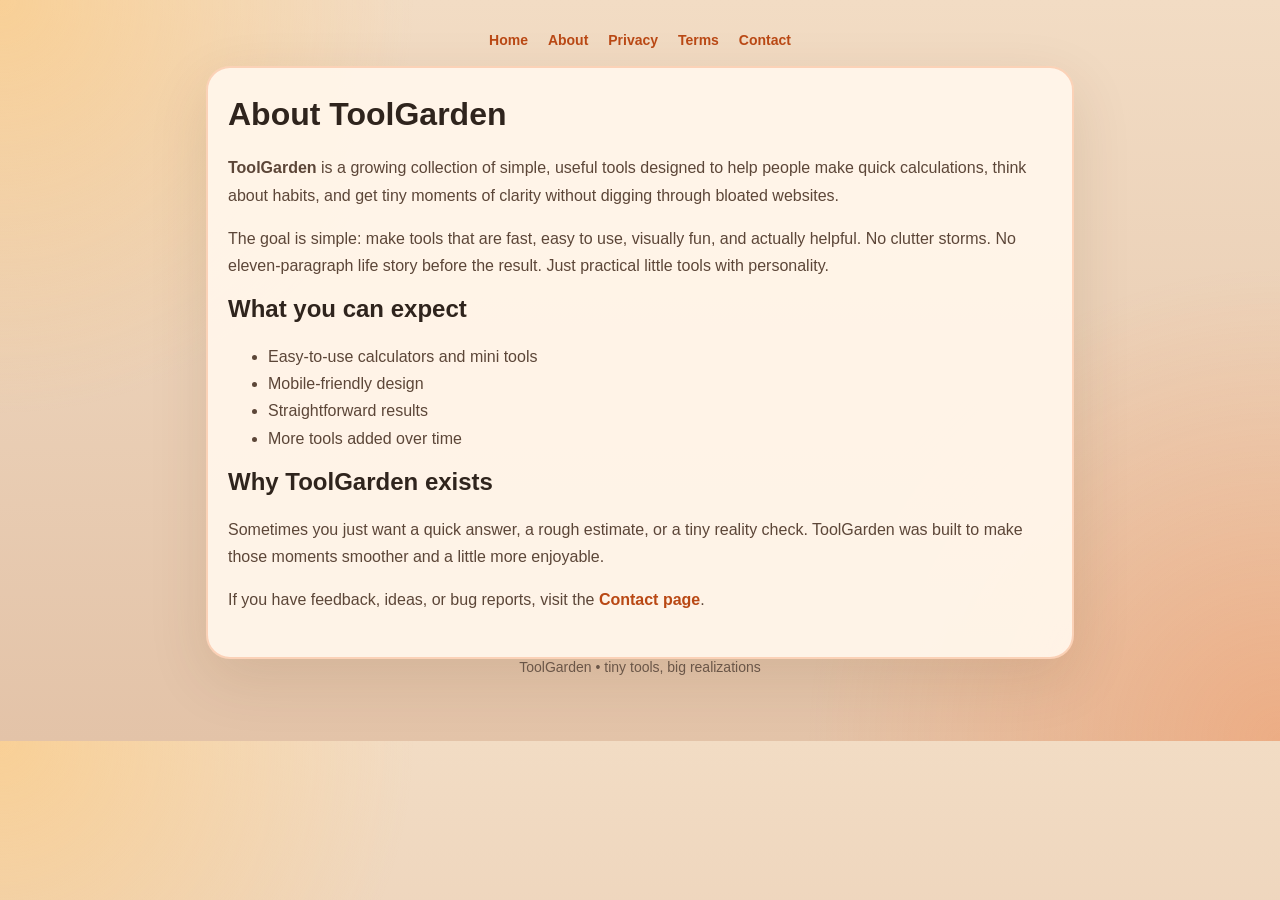
==== about.html @ 62edcd45 "Create about.html" ====
<!DOCTYPE html>
<html lang="en">
<head>
  <meta charset="UTF-8" />
  <meta name="viewport" content="width=device-width, initial-scale=1.0"/>
  <title>About | ToolGarden</title>
  <meta name="description" content="Learn more about ToolGarden and the simple tools built to make everyday decisions easier." />
  <style>
    * { box-sizing: border-box; }
    body {
      margin: 0;
      font-family: Arial, sans-serif;
      color: #2f241d;
      background:
        radial-gradient(circle at top left, rgba(255, 197, 109, 0.52), transparent 28%),
        radial-gradient(circle at bottom right, rgba(255, 130, 64, 0.34), transparent 32%),
        linear-gradient(180deg, #f2dcc4 0%, #e3c3a8 100%);
    }
    .wrap {
      max-width: 900px;
      margin: 0 auto;
      padding: 32px 16px 48px;
    }
    .card {
      background: rgba(255, 245, 234, 0.96);
      border: 2px solid rgba(234, 88, 12, 0.22);
      border-radius: 24px;
      padding: 28px 20px;
      box-shadow: 0 20px 60px rgba(83, 49, 18, 0.12);
    }
    h1, h2 {
      color: #2f241d;
      margin-top: 0;
    }
    p, li {
      line-height: 1.7;
      color: #5c4638;
    }
    a {
      color: #b94814;
      text-decoration: none;
      font-weight: 700;
    }
    a:hover { text-decoration: underline; }
    .topnav, .footer {
      text-align: center;
      margin-bottom: 18px;
      color: #6a5648;
      font-size: 14px;
    }
    .topnav a, .footer a { margin: 0 8px; }
  </style>
</head>
<body>
  <div class="wrap">
    <div class="topnav">
      <a href="index.html">Home</a>
      <a href="about.html">About</a>
      <a href="privacy.html">Privacy</a>
      <a href="terms.html">Terms</a>
      <a href="contact.html">Contact</a>
    </div>

    <div class="card">
      <h1>About ToolGarden</h1>
      <p><strong>ToolGarden</strong> is a growing collection of simple, useful tools designed to help people make quick calculations, think about habits, and get tiny moments of clarity without digging through bloated websites.</p>

      <p>The goal is simple: make tools that are fast, easy to use, visually fun, and actually helpful. No clutter storms. No eleven-paragraph life story before the result. Just practical little tools with personality.</p>

      <h2>What you can expect</h2>
      <ul>
        <li>Easy-to-use calculators and mini tools</li>
        <li>Mobile-friendly design</li>
        <li>Straightforward results</li>
        <li>More tools added over time</li>
      </ul>

      <h2>Why ToolGarden exists</h2>
      <p>Sometimes you just want a quick answer, a rough estimate, or a tiny reality check. ToolGarden was built to make those moments smoother and a little more enjoyable.</p>

      <p>If you have feedback, ideas, or bug reports, visit the <a href="contact.html">Contact page</a>.</p>
    </div>

    <div class="footer">
      ToolGarden • tiny tools, big realizations
    </div>
  </div>
</body>
</html>
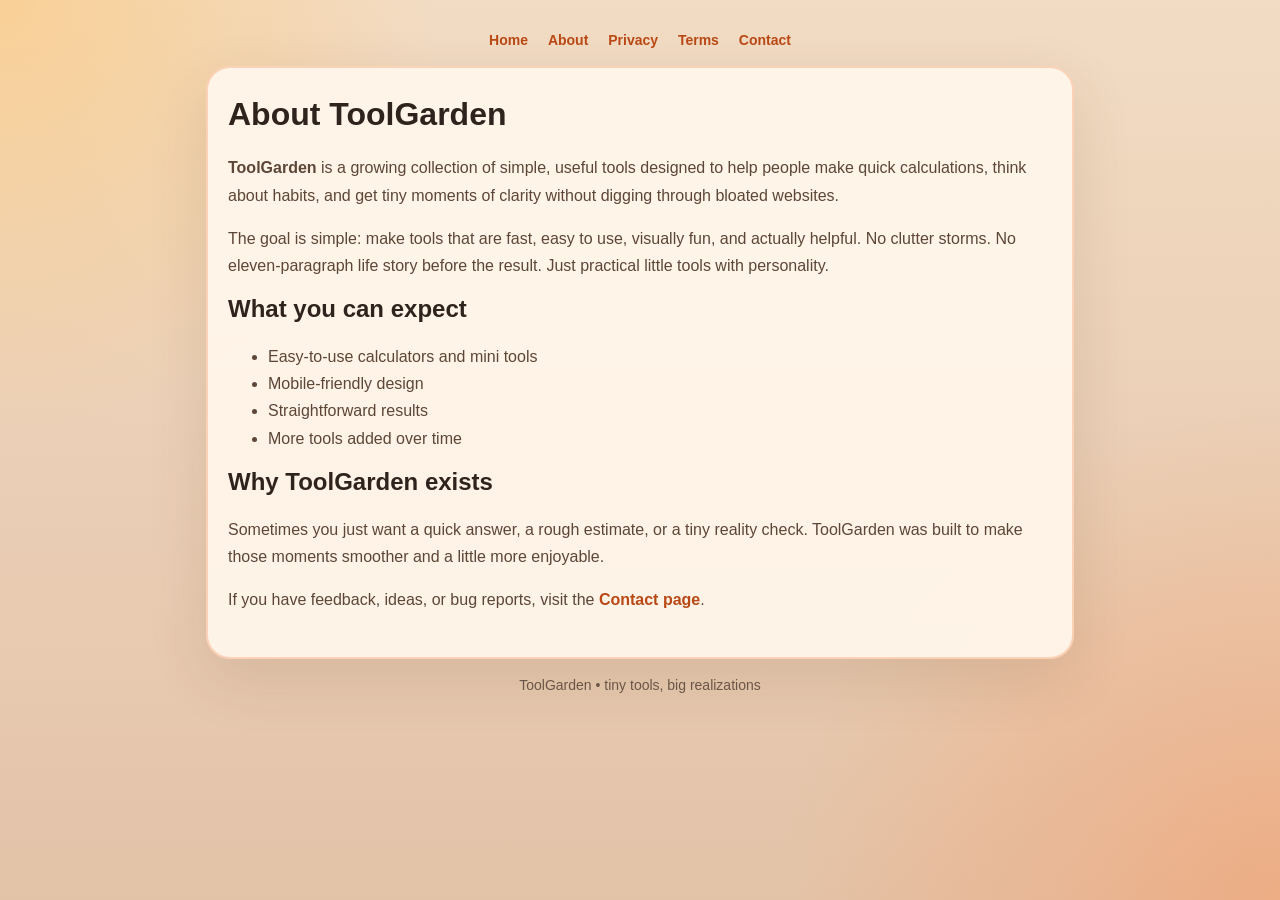
==== commit 9cfc3eef: "Update about.html" ====
--- a/about.html
+++ b/about.html
@@ -7,20 +7,31 @@
   <meta name="description" content="Learn more about ToolGarden and the simple tools built to make everyday decisions easier." />
   <style>
     * { box-sizing: border-box; }
+
+    html,
     body {
       margin: 0;
+      min-height: 100%;
+    }
+
+    body {
+      min-height: 100vh;
       font-family: Arial, sans-serif;
       color: #2f241d;
       background:
         radial-gradient(circle at top left, rgba(255, 197, 109, 0.52), transparent 28%),
         radial-gradient(circle at bottom right, rgba(255, 130, 64, 0.34), transparent 32%),
         linear-gradient(180deg, #f2dcc4 0%, #e3c3a8 100%);
+      background-repeat: no-repeat;
+      background-size: cover;
     }
+
     .wrap {
       max-width: 900px;
       margin: 0 auto;
       padding: 32px 16px 48px;
     }
+
     .card {
       background: rgba(255, 245, 234, 0.96);
       border: 2px solid rgba(234, 88, 12, 0.22);
@@ -28,27 +39,46 @@
       padding: 28px 20px;
       box-shadow: 0 20px 60px rgba(83, 49, 18, 0.12);
     }
+
     h1, h2 {
       color: #2f241d;
       margin-top: 0;
     }
+
     p, li {
       line-height: 1.7;
       color: #5c4638;
     }
+
     a {
       color: #b94814;
       text-decoration: none;
       font-weight: 700;
     }
-    a:hover { text-decoration: underline; }
-    .topnav, .footer {
+
+    a:hover {
+      text-decoration: underline;
+    }
+
+    .topnav,
+    .footer {
       text-align: center;
-      margin-bottom: 18px;
       color: #6a5648;
       font-size: 14px;
     }
-    .topnav a, .footer a { margin: 0 8px; }
+
+    .topnav {
+      margin-bottom: 18px;
+    }
+
+    .topnav a,
+    .footer a {
+      margin: 0 8px;
+    }
+
+    .footer {
+      margin-top: 18px;
+    }
   </style>
 </head>
 <body>
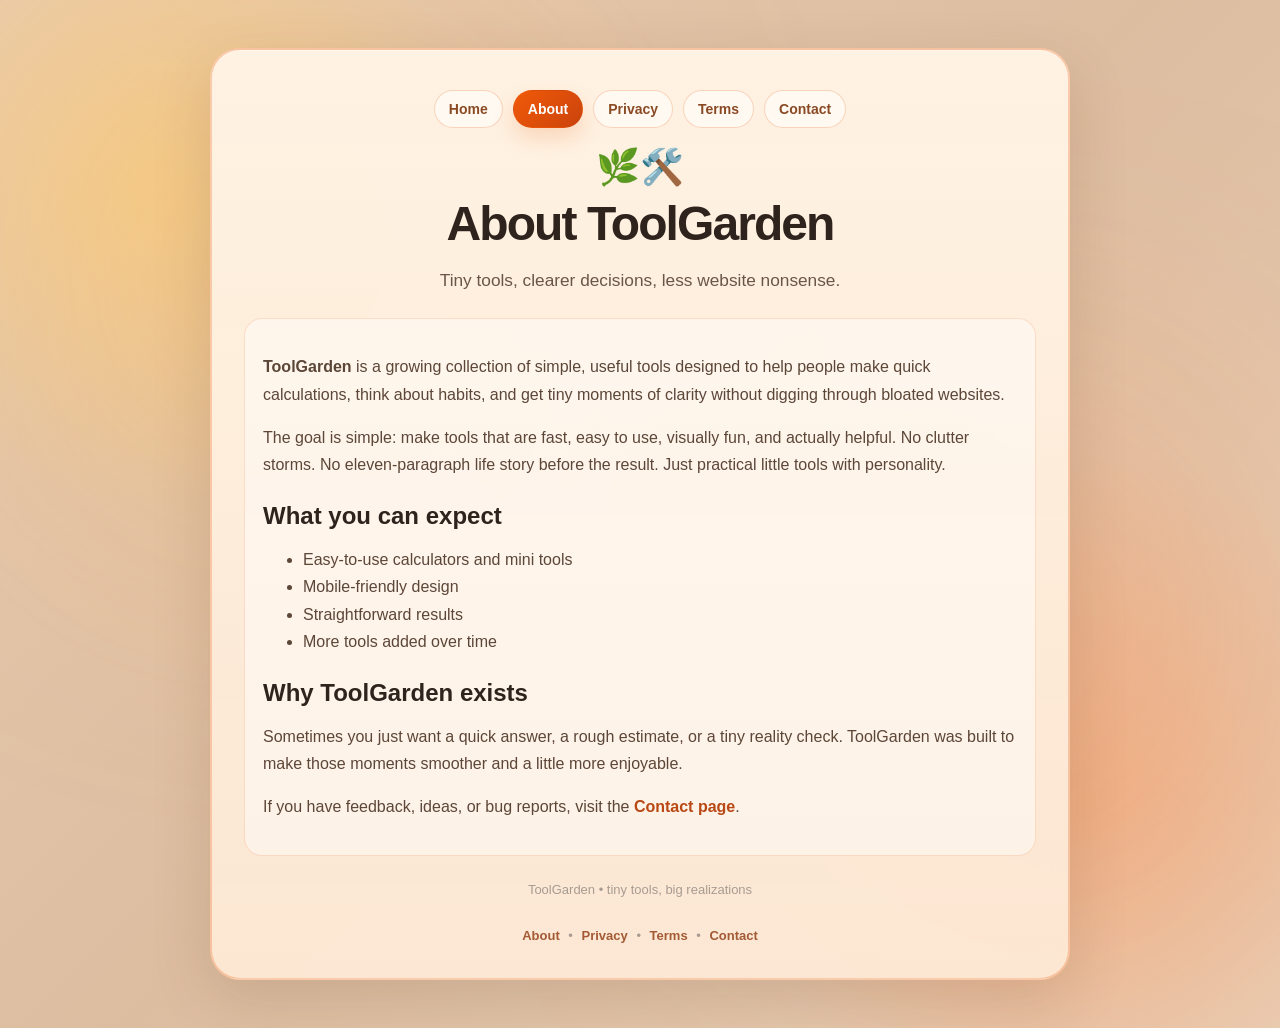
==== commit 93074436: "Update about.html" ====
--- a/about.html
+++ b/about.html
@@ -5,114 +5,68 @@
   <meta name="viewport" content="width=device-width, initial-scale=1.0"/>
   <title>About | ToolGarden</title>
   <meta name="description" content="Learn more about ToolGarden and the simple tools built to make everyday decisions easier." />
-  <style>
-    * { box-sizing: border-box; }
-
-    html,
-    body {
-      margin: 0;
-      min-height: 100%;
-    }
-
-    body {
-      min-height: 100vh;
-      font-family: Arial, sans-serif;
-      color: #2f241d;
-      background:
-        radial-gradient(circle at top left, rgba(255, 197, 109, 0.52), transparent 28%),
-        radial-gradient(circle at bottom right, rgba(255, 130, 64, 0.34), transparent 32%),
-        linear-gradient(180deg, #f2dcc4 0%, #e3c3a8 100%);
-      background-repeat: no-repeat;
-      background-size: cover;
-    }
-
-    .wrap {
-      max-width: 900px;
-      margin: 0 auto;
-      padding: 32px 16px 48px;
-    }
-
-    .card {
-      background: rgba(255, 245, 234, 0.96);
-      border: 2px solid rgba(234, 88, 12, 0.22);
-      border-radius: 24px;
-      padding: 28px 20px;
-      box-shadow: 0 20px 60px rgba(83, 49, 18, 0.12);
-    }
-
-    h1, h2 {
-      color: #2f241d;
-      margin-top: 0;
-    }
-
-    p, li {
-      line-height: 1.7;
-      color: #5c4638;
-    }
-
-    a {
-      color: #b94814;
-      text-decoration: none;
-      font-weight: 700;
-    }
-
-    a:hover {
-      text-decoration: underline;
-    }
-
-    .topnav,
-    .footer {
-      text-align: center;
-      color: #6a5648;
-      font-size: 14px;
-    }
-
-    .topnav {
-      margin-bottom: 18px;
-    }
-
-    .topnav a,
-    .footer a {
-      margin: 0 8px;
-    }
-
-    .footer {
-      margin-top: 18px;
-    }
-  </style>
+  <link rel="stylesheet" href="legal.css" />
 </head>
 <body>
-  <div class="wrap">
-    <div class="topnav">
-      <a href="index.html">Home</a>
-      <a href="about.html">About</a>
-      <a href="privacy.html">Privacy</a>
-      <a href="terms.html">Terms</a>
-      <a href="contact.html">Contact</a>
-    </div>
+  <div class="background">
+    <span>🌿</span>
+    <span>🧠</span>
+    <span>🛠️</span>
+    <span>✨</span>
+    <span>📊</span>
+    <span>🍃</span>
+    <span>💡</span>
+    <span>🪴</span>
+    <span>📎</span>
+    <span>🌱</span>
+    <span>🧩</span>
+  </div>
 
+  <div class="glow"></div>
+  <div class="glow2"></div>
+
+  <div class="page-wrap">
     <div class="card">
+      <div class="topnav">
+        <a href="index.html">Home</a>
+        <a class="active" href="about.html">About</a>
+        <a href="privacy.html">Privacy</a>
+        <a href="terms.html">Terms</a>
+        <a href="contact.html">Contact</a>
+      </div>
+
+      <div class="top-emoji">🌿🛠️</div>
       <h1>About ToolGarden</h1>
-      <p><strong>ToolGarden</strong> is a growing collection of simple, useful tools designed to help people make quick calculations, think about habits, and get tiny moments of clarity without digging through bloated websites.</p>
+      <p class="intro">
+        Tiny tools, clearer decisions, less website nonsense.
+      </p>
 
-      <p>The goal is simple: make tools that are fast, easy to use, visually fun, and actually helpful. No clutter storms. No eleven-paragraph life story before the result. Just practical little tools with personality.</p>
+      <div class="content-box">
+        <p><strong>ToolGarden</strong> is a growing collection of simple, useful tools designed to help people make quick calculations, think about habits, and get tiny moments of clarity without digging through bloated websites.</p>
 
-      <h2>What you can expect</h2>
-      <ul>
-        <li>Easy-to-use calculators and mini tools</li>
-        <li>Mobile-friendly design</li>
-        <li>Straightforward results</li>
-        <li>More tools added over time</li>
-      </ul>
+        <p>The goal is simple: make tools that are fast, easy to use, visually fun, and actually helpful. No clutter storms. No eleven-paragraph life story before the result. Just practical little tools with personality.</p>
 
-      <h2>Why ToolGarden exists</h2>
-      <p>Sometimes you just want a quick answer, a rough estimate, or a tiny reality check. ToolGarden was built to make those moments smoother and a little more enjoyable.</p>
+        <h2>What you can expect</h2>
+        <ul>
+          <li>Easy-to-use calculators and mini tools</li>
+          <li>Mobile-friendly design</li>
+          <li>Straightforward results</li>
+          <li>More tools added over time</li>
+        </ul>
 
-      <p>If you have feedback, ideas, or bug reports, visit the <a href="contact.html">Contact page</a>.</p>
-    </div>
+        <h2>Why ToolGarden exists</h2>
+        <p>Sometimes you just want a quick answer, a rough estimate, or a tiny reality check. ToolGarden was built to make those moments smoother and a little more enjoyable.</p>
 
-    <div class="footer">
-      ToolGarden • tiny tools, big realizations
+        <p>If you have feedback, ideas, or bug reports, visit the <a href="contact.html">Contact page</a>.</p>
+      </div>
+
+      <div class="footer">
+        ToolGarden • tiny tools, big realizations<br><br>
+        <a href="about.html">About</a> •
+        <a href="privacy.html">Privacy</a> •
+        <a href="terms.html">Terms</a> •
+        <a href="contact.html">Contact</a>
+      </div>
     </div>
   </div>
 </body>
--- a/legal.css
+++ b/legal.css
@@ -0,0 +1,334 @@
+* {
+  box-sizing: border-box;
+}
+
+html,
+body {
+  margin: 0;
+  min-height: 100%;
+}
+
+body {
+  min-height: 100vh;
+  font-family: Arial, sans-serif;
+  color: #2f241d;
+  overflow-x: hidden;
+  position: relative;
+  background:
+    radial-gradient(circle at top left, rgba(255, 197, 109, 0.52), transparent 28%),
+    radial-gradient(circle at bottom right, rgba(255, 130, 64, 0.34), transparent 32%),
+    linear-gradient(180deg, #f2dcc4 0%, #e3c3a8 100%);
+  background-repeat: no-repeat;
+  background-size: cover;
+}
+
+.page-wrap {
+  min-height: 100vh;
+  min-height: 100dvh;
+  display: flex;
+  align-items: center;
+  justify-content: center;
+  padding: 28px 16px;
+  position: relative;
+  z-index: 2;
+}
+
+.background {
+  position: fixed;
+  inset: 0;
+  pointer-events: none;
+  overflow: hidden;
+  z-index: 0;
+}
+
+.background span {
+  position: absolute;
+  bottom: -140px;
+  font-size: 2.4rem;
+  opacity: 0.28;
+  animation: floatUp linear infinite;
+  user-select: none;
+  text-shadow: 0 4px 18px rgba(255, 255, 255, 0.14);
+  will-change: transform, opacity;
+}
+
+.background span:nth-child(1)  { left: 4%;  animation-duration: 16s; animation-delay: 0s; }
+.background span:nth-child(2)  { left: 12%; animation-duration: 20s; animation-delay: 2.5s; }
+.background span:nth-child(3)  { left: 21%; animation-duration: 17s; animation-delay: 1.2s; }
+.background span:nth-child(4)  { left: 30%; animation-duration: 22s; animation-delay: 5s; }
+.background span:nth-child(5)  { left: 39%; animation-duration: 18s; animation-delay: 2s; }
+.background span:nth-child(6)  { left: 48%; animation-duration: 21s; animation-delay: 6s; }
+.background span:nth-child(7)  { left: 57%; animation-duration: 17s; animation-delay: 4s; }
+.background span:nth-child(8)  { left: 66%; animation-duration: 23s; animation-delay: 1.5s; }
+.background span:nth-child(9)  { left: 75%; animation-duration: 19s; animation-delay: 4.5s; }
+.background span:nth-child(10) { left: 84%; animation-duration: 24s; animation-delay: 2.5s; }
+.background span:nth-child(11) { left: 91%; animation-duration: 18s; animation-delay: 6.2s; }
+
+@keyframes floatUp {
+  0% {
+    transform: translateY(0) rotate(0deg) scale(0.96);
+    opacity: 0;
+  }
+  8% {
+    opacity: 0.28;
+  }
+  70% {
+    opacity: 0.28;
+  }
+  100% {
+    transform: translateY(-128vh) rotate(360deg) scale(1.08);
+    opacity: 0;
+  }
+}
+
+.glow,
+.glow2 {
+  position: fixed;
+  width: 380px;
+  height: 380px;
+  border-radius: 50%;
+  filter: blur(135px);
+  opacity: 0.34;
+  z-index: 0;
+  pointer-events: none;
+}
+
+.glow {
+  background: #ffb347;
+  top: 4%;
+  left: 4%;
+}
+
+.glow2 {
+  background: #ff8748;
+  bottom: 4%;
+  right: 4%;
+}
+
+.card {
+  width: 100%;
+  max-width: 860px;
+  background:
+    linear-gradient(180deg, rgba(255, 243, 228, 0.98) 0%, rgba(252, 232, 212, 0.96) 100%);
+  backdrop-filter: blur(12px);
+  -webkit-backdrop-filter: blur(12px);
+  border-radius: 26px;
+  padding: 28px 20px 24px;
+  box-shadow:
+    0 20px 60px rgba(83, 49, 18, 0.15),
+    inset 0 1px 0 rgba(255,255,255,0.34);
+  border: 2px solid rgba(234, 88, 12, 0.26);
+  position: relative;
+  z-index: 3;
+}
+
+.topnav {
+  display: flex;
+  justify-content: center;
+  gap: 10px;
+  flex-wrap: wrap;
+  margin-bottom: 18px;
+}
+
+.topnav a {
+  display: inline-block;
+  padding: 10px 14px;
+  border-radius: 999px;
+  border: 1px solid rgba(234, 88, 12, 0.24);
+  background: rgba(255,255,255,0.55);
+  color: #8a4a24;
+  font-size: 14px;
+  font-weight: 700;
+  text-decoration: none;
+  transition: transform 0.18s ease, background 0.18s ease, border-color 0.18s ease;
+}
+
+.topnav a:hover {
+  transform: translateY(-1px);
+  background: rgba(255,255,255,0.78);
+  border-color: rgba(234, 88, 12, 0.38);
+}
+
+.topnav a.active {
+  background: linear-gradient(135deg, #f15a08, #ca430d);
+  color: #fff;
+  border-color: transparent;
+  box-shadow: 0 10px 22px rgba(234, 88, 12, 0.18);
+}
+
+.top-emoji {
+  text-align: center;
+  font-size: 2rem;
+  margin-bottom: 8px;
+}
+
+h1 {
+  margin: 0 0 16px;
+  font-size: 2rem;
+  line-height: 1.1;
+  color: #2f241d;
+  text-align: center;
+}
+
+h2 {
+  color: #2f241d;
+  margin-top: 24px;
+  margin-bottom: 10px;
+  font-size: 1.5rem;
+}
+
+p,
+li {
+  line-height: 1.7;
+  color: #5c4638;
+  font-size: 15px;
+}
+
+a {
+  color: #b94814;
+  text-decoration: none;
+  font-weight: 700;
+}
+
+a:hover {
+  text-decoration: underline;
+}
+
+.intro {
+  text-align: center;
+  color: #6a5648;
+  margin: 0 auto 24px;
+  max-width: 660px;
+  font-size: 15px;
+  line-height: 1.6;
+}
+
+.content-box {
+  padding: 18px 18px;
+  border-radius: 18px;
+  background: rgba(255,255,255,0.44);
+  border: 1px solid rgba(234, 88, 12, 0.16);
+  margin-top: 16px;
+}
+
+.email-box {
+  margin-top: 18px;
+  padding: 16px;
+  border-radius: 16px;
+  background: #fff8f3;
+  border: 1px solid rgba(234, 88, 12, 0.2);
+}
+
+.footer {
+  margin-top: 22px;
+  font-size: 12px;
+  color: #a79b92;
+  line-height: 1.8;
+  text-align: center;
+}
+
+.footer a {
+  color: #a35a35;
+  text-decoration: none;
+  font-weight: 700;
+  margin: 0 5px;
+}
+
+.footer a:hover {
+  text-decoration: underline;
+}
+
+@media (max-width: 480px) {
+  .page-wrap {
+    padding: 16px 12px;
+  }
+
+  .card {
+    padding: 24px 16px 20px;
+    border-radius: 22px;
+  }
+
+  .topnav a {
+    font-size: 13px;
+    padding: 9px 12px;
+  }
+
+  .top-emoji {
+    font-size: 1.8rem;
+  }
+
+  h1 {
+    font-size: 1.8rem;
+  }
+
+  h2 {
+    font-size: 1.28rem;
+  }
+
+  .background span {
+    font-size: 2.2rem;
+    opacity: 0.32;
+  }
+
+  .glow,
+  .glow2 {
+    width: 250px;
+    height: 250px;
+    filter: blur(95px);
+    opacity: 0.3;
+  }
+}
+
+@media (min-width: 1024px) {
+  body {
+    background:
+      radial-gradient(circle at 12% 18%, rgba(255, 209, 122, 0.56), transparent 23%),
+      radial-gradient(circle at 85% 78%, rgba(255, 140, 74, 0.34), transparent 26%),
+      linear-gradient(135deg, #e8ccb1 0%, #ddbda0 50%, #e9cfb7 100%);
+  }
+
+  .page-wrap {
+    padding: 48px;
+  }
+
+  .card {
+    padding: 40px 32px 30px;
+    border-radius: 30px;
+  }
+
+  .top-emoji {
+    font-size: 2.2rem;
+    margin-bottom: 10px;
+  }
+
+  h1 {
+    font-size: 3rem;
+    letter-spacing: -0.04em;
+  }
+
+  .intro {
+    font-size: 1.08rem;
+  }
+
+  p,
+  li {
+    font-size: 1rem;
+  }
+
+  .footer {
+    font-size: 13px;
+  }
+
+  .background span {
+    font-size: 2.9rem;
+    opacity: 0.26;
+  }
+
+  .glow,
+  .glow2 {
+    width: 470px;
+    height: 470px;
+    filter: blur(150px);
+    opacity: 0.3;
+  }
+}
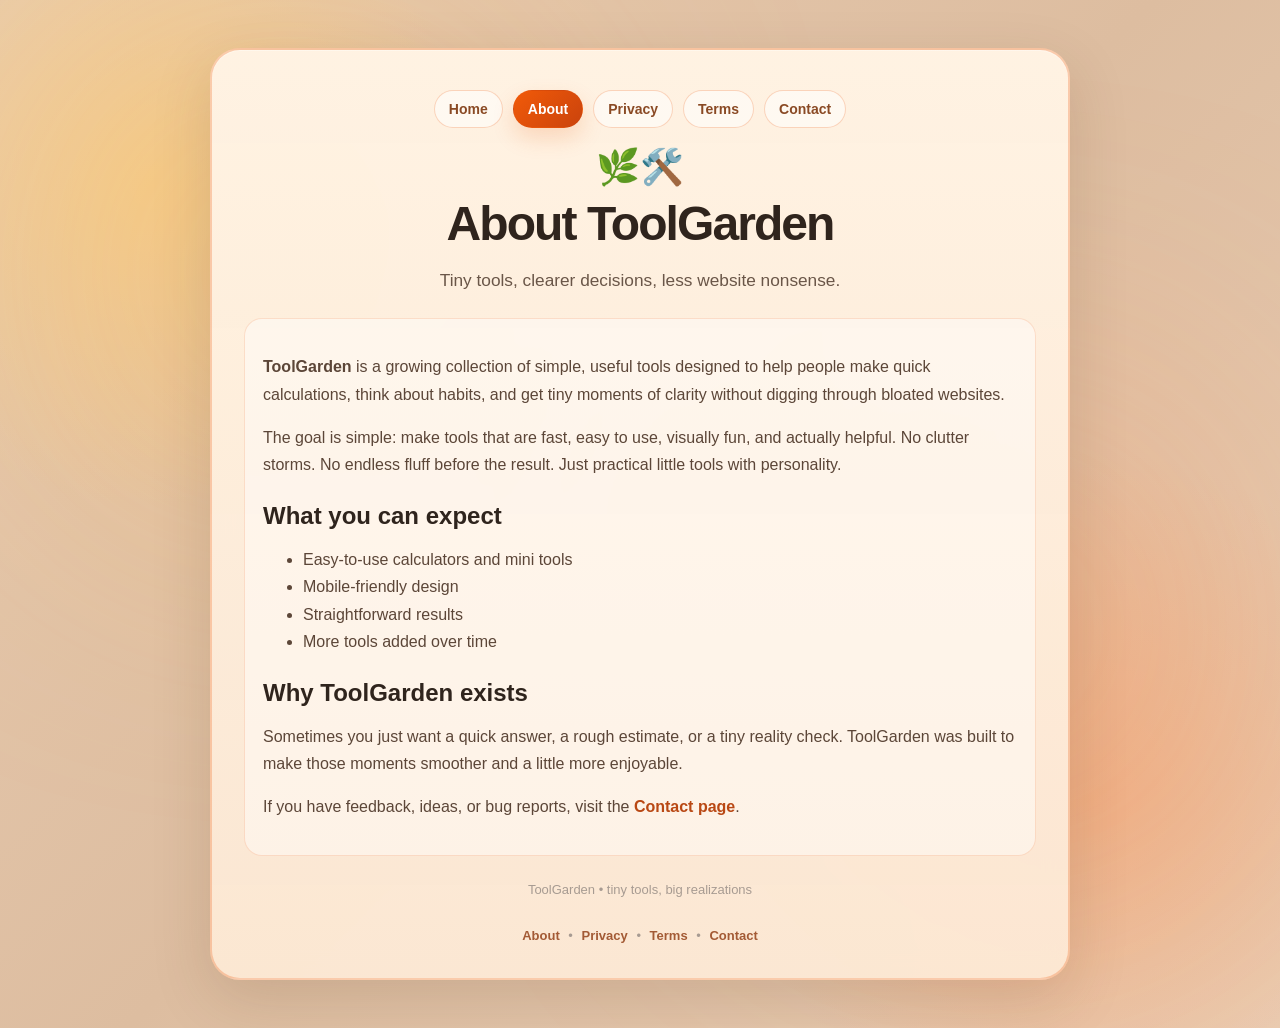
==== commit e4153a4d: "Update about.html Added google ad script code" ====
--- a/about.html
+++ b/about.html
@@ -6,6 +6,8 @@
   <title>About | ToolGarden</title>
   <meta name="description" content="Learn more about ToolGarden and the simple tools built to make everyday decisions easier." />
   <link rel="stylesheet" href="legal.css" />
+  <script async src="https://pagead2.googlesyndication.com/pagead/js/adsbygoogle.js?client=ca-pub-7330341187310766"
+     crossorigin="anonymous"></script>
 </head>
 <body>
   <div class="background">
@@ -44,7 +46,7 @@
       <div class="content-box">
         <p><strong>ToolGarden</strong> is a growing collection of simple, useful tools designed to help people make quick calculations, think about habits, and get tiny moments of clarity without digging through bloated websites.</p>
 
-        <p>The goal is simple: make tools that are fast, easy to use, visually fun, and actually helpful. No clutter storms. No eleven-paragraph life story before the result. Just practical little tools with personality.</p>
+        <p>The goal is simple: make tools that are fast, easy to use, visually fun, and actually helpful. No clutter storms. No endless fluff before the result. Just practical little tools with personality.</p>
 
         <h2>What you can expect</h2>
         <ul>
